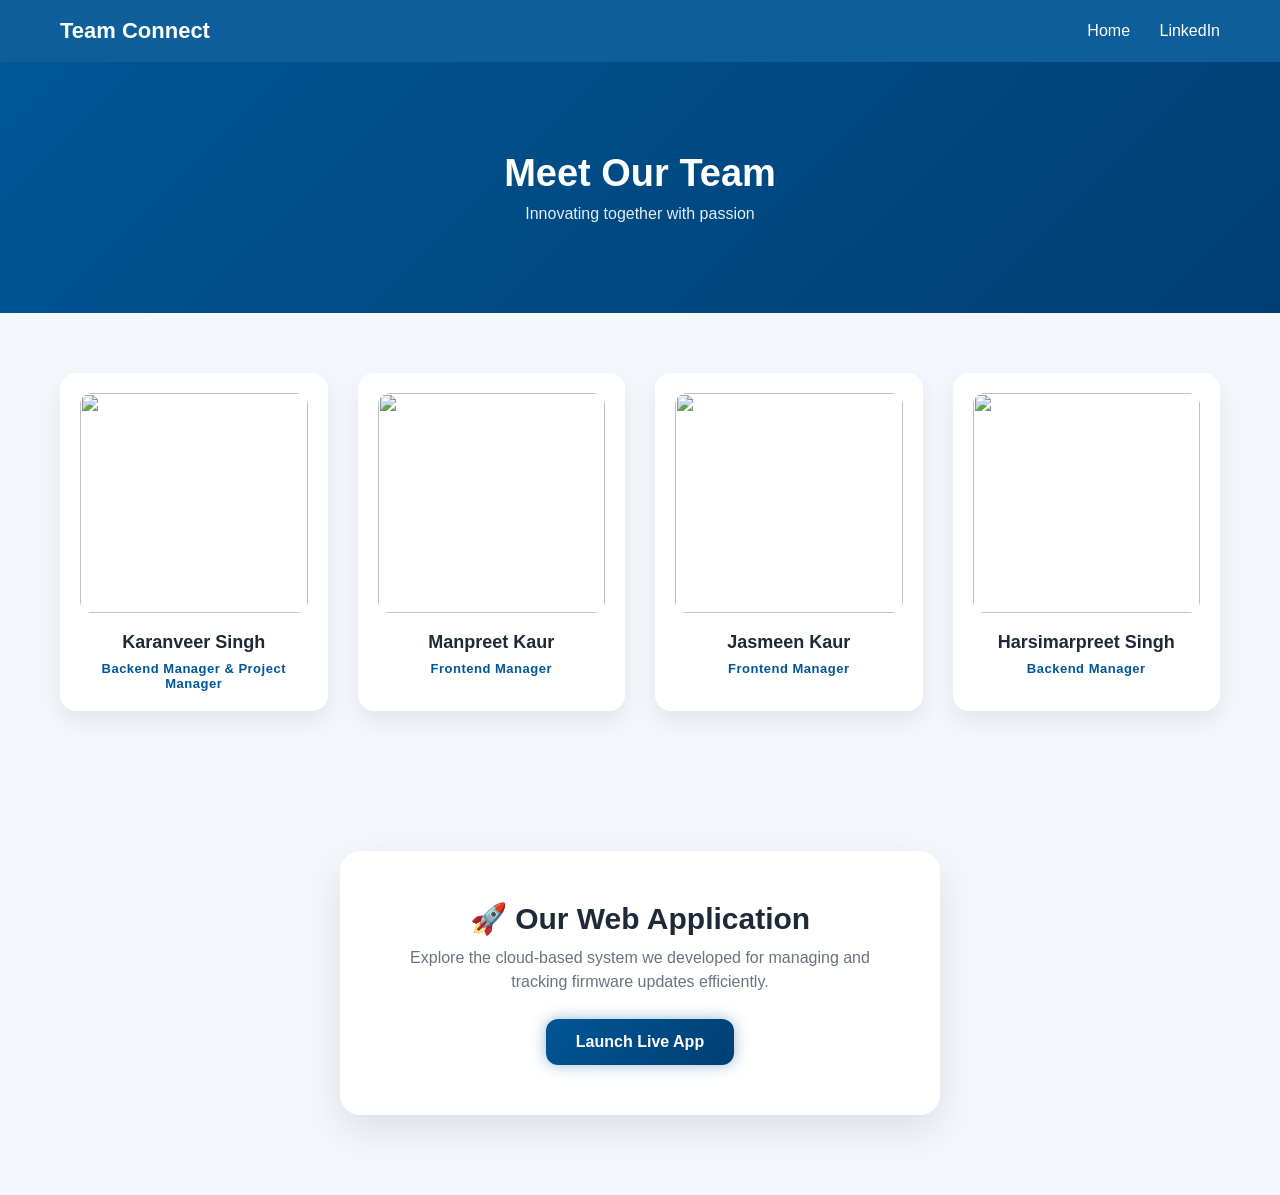
==== index.html @ 577f2c85 "Add files via upload" ====
<!DOCTYPE html>
<html lang="en">
<head>
<meta charset="UTF-8">
<title>Team Connect</title>
<link rel="stylesheet" href="style.css">
</head>

<body>

<header>
<h1>Team Connect</h1>
<nav>
<a href="index.html">Home</a>
<a href="linkedin.html">LinkedIn</a>
</nav>
</header>

<section class="hero">
<h2>Meet Our Team</h2>
<p>Innovating together with passion</p>
</section>

<section class="container">
<div class="cards">

<div class="card" style="animation-delay:0.2s">
<img src="images/karanveer.jpg">
<h3>Karanveer Singh</h3>
<p class="role">Backend Manager & Project Manager</p>

</div>

<div class="card" style="animation-delay:0.4s">
<img src="images/manpreet kaur.jpeg">
<h3>Manpreet Kaur</h3>
<p class="role">Frontend Manager</p>
</div>

<div class="card" style="animation-delay:0.6s">
<img src="images/jasmeenKaurCheema.jpeg">
<h3>Jasmeen Kaur</h3>
<p class="role">Frontend Manager</p>
</div>

<div class="card" style="animation-delay:0.8s">
<img src="images/harsimarpreet singh.jpeg">
<h3>Harsimarpreet Singh</h3>
<p class="role">Backend Manager</p>
</div>

</div>
</section>

<section class="app-section">
  
  <div class="app-box">
    <h2>🚀 Our Web Application</h2>
    
    <p>
      Explore the cloud-based system we developed for managing and tracking firmware updates efficiently.
    </p>

    <a href="https://main.d1nnbkgoms7e89.amplifyapp.com" target="_blank" class="app-btn">
      Launch Live App
    </a>
  </div>

</section>

</body>
</html>
---- style.css ----
* {
  margin: 0;
  padding: 0;
  box-sizing: border-box;
  font-family: 'Poppins', sans-serif;
  scroll-behavior: smooth;
}

body {
  background: #f4f7fb;
  color: #1f2937;
}

/* ================= HEADER ================= */
header {
  position: sticky;
  top: 0;
  z-index: 1000;
  background: rgba(0, 86, 150, 0.95);
  backdrop-filter: blur(10px);
  color: white;
  padding: 18px 60px;
  display: flex;
  justify-content: space-between;
  align-items: center;
}

header h1 {
  font-size: 22px;
  font-weight: 600;
}

nav a {
  color: white;
  margin-left: 25px;
  text-decoration: none;
  font-weight: 500;
  position: relative;
}

/* NAV ANIMATION */
nav a::after {
  content: "";
  position: absolute;
  width: 0%;
  height: 2px;
  bottom: -5px;
  left: 0;
  background: white;
  transition: 0.3s;
}

nav a:hover::after {
  width: 100%;
}

/* ================= HERO ================= */
.hero {
  background: linear-gradient(135deg, #005696, #003f73);
  color: white;
  padding: 90px 20px;
  text-align: center;
  animation: fadeIn 1.2s ease;
}

.hero h2 {
  font-size: 38px;
  font-weight: 600;
}

.hero p {
  margin-top: 10px;
  opacity: 0.9;
}

/* ================= CONTAINER ================= */
.container {
  padding: 60px;
}

/* ================= GRID ================= */
.cards,
.links {
  display: grid;
  grid-template-columns: repeat(auto-fit, minmax(220px, 1fr));
  gap: 30px;
}

/* ================= CARD ================= */
.card,
.link-card {
  background: white;
  border-radius: 16px;
  padding: 20px;
  text-align: center;
  box-shadow: 0 10px 25px rgba(0,0,0,0.08);
  transition: all 0.4s ease;
  opacity: 0;
  transform: translateY(40px);
  animation: slideUp 0.8s forwards;
}

.card:hover,
.link-card:hover {
  transform: translateY(-10px) scale(1.02);
  box-shadow: 0 15px 35px rgba(0,0,0,0.15);
}

/* ================= IMAGE ================= */
.card img {
  width: 100%;
  height: 220px;
  border-radius: 12px;
  object-fit: cover;
  transition: 0.4s;
}

.card:hover img {
  transform: scale(1.05);
}

/* ================= NAME ================= */
.card h3 {
  margin-top: 15px;
  font-size: 18px;
  font-weight: 600;
}

/* ================= ROLE ================= */
.role {
  margin-top: 8px;
  font-size: 13px;
  color: #005696;
  font-weight: 600;
  letter-spacing: 0.5px;
}

/* ================= LINK BUTTON ================= */
.link-card a {
  display: inline-block;
  margin-top: 12px;
  padding: 12px 20px;
  border-radius: 10px;
  background: linear-gradient(135deg, #005696, #003f73);
  color: white;
  text-decoration: none;
  font-weight: 500;
  transition: 0.3s;
}

.link-card a:hover {
  transform: scale(1.05);
}

/* ================= WEB APP SECTION ================= */
.app-section {
  display: flex;
  justify-content: center;
  align-items: center;
  padding: 80px 20px;
}

.app-box {
  background: white;
  padding: 50px;
  border-radius: 20px;
  text-align: center;
  max-width: 600px;
  width: 100%;
  box-shadow: 0 15px 40px rgba(0,0,0,0.1);
  transition: 0.4s;
}

.app-box:hover {
  transform: translateY(-5px);
}

.app-box h2 {
  font-size: 30px;
  margin-bottom: 10px;
}

.app-box p {
  color: #6b7280;
  margin-bottom: 25px;
  line-height: 1.5;
}

/* PREMIUM BUTTON */
.app-btn {
  display: inline-block;
  padding: 14px 30px;
  border-radius: 12px;
  background: linear-gradient(135deg, #005696, #003f73);
  color: white;
  font-size: 16px;
  font-weight: 600;
  text-decoration: none;
  transition: 0.3s;
  box-shadow: 0 0 15px rgba(0, 86, 150, 0.4);
}

.app-btn:hover {
  transform: scale(1.08);
  box-shadow: 0 10px 25px rgba(0,0,0,0.2);
}

/* ================= FOOTER ================= */
footer {
  background: #0f172a;
  color: white;
  text-align: center;
  padding: 25px;
  margin-top: 60px;
}

/* ================= ANIMATIONS ================= */
@keyframes fadeIn {
  from {opacity: 0;}
  to {opacity: 1;}
}

@keyframes slideUp {
  to {
    opacity: 1;
    transform: translateY(0);
  }
}

/* ================= RESPONSIVE ================= */
@media (max-width: 768px) {
  header {
    padding: 15px 20px;
  }

  .container {
    padding: 30px;
  }

  .hero h2 {
    font-size: 28px;
  }
}
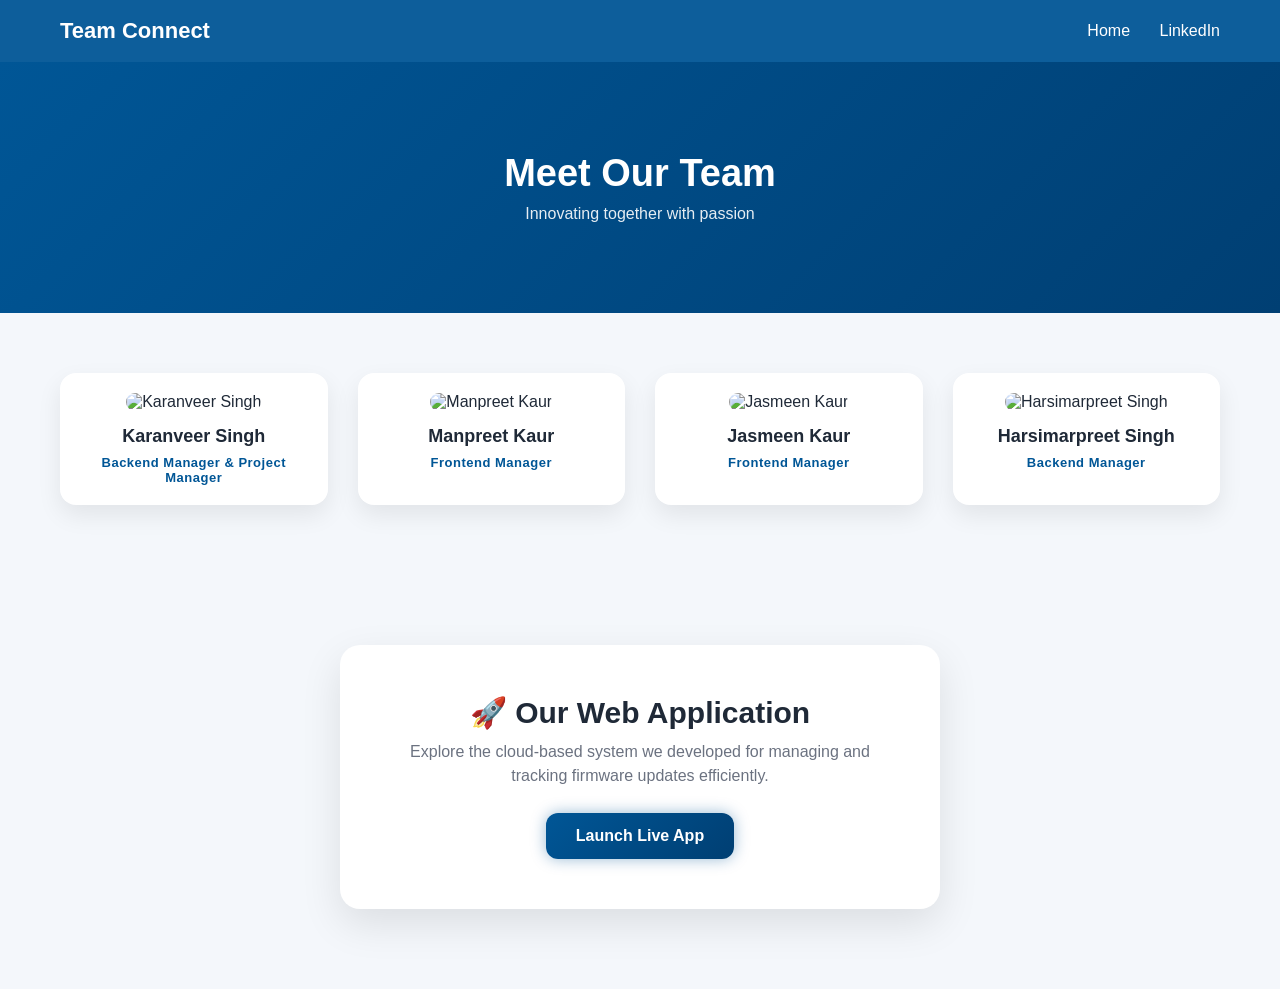
==== commit 9f7a31d1: "Revise team member images and improve accessibility Updated team member images and added alt attribu" ====
--- a/index.html
+++ b/index.html
@@ -25,26 +25,33 @@
 <div class="cards">
 
 <div class="card" style="animation-delay:0.2s">
-<img src="images/karanveer.jpg">
+<div class="img-box">
+<img src="images/KaranveerSingh.png" alt="Karanveer Singh">
+</div>
 <h3>Karanveer Singh</h3>
 <p class="role">Backend Manager & Project Manager</p>
-
 </div>
 
 <div class="card" style="animation-delay:0.4s">
-<img src="images/manpreet kaur.jpeg">
+<div class="img-box">
+<img src="images/manpreet.jpeg" alt="Manpreet Kaur">
+</div>
 <h3>Manpreet Kaur</h3>
 <p class="role">Frontend Manager</p>
 </div>
 
 <div class="card" style="animation-delay:0.6s">
-<img src="images/jasmeenKaurCheema.jpeg">
+<div class="img-box">
+<img src="images/jasmeen.jpg" alt="Jasmeen Kaur">
+</div>
 <h3>Jasmeen Kaur</h3>
 <p class="role">Frontend Manager</p>
 </div>
 
 <div class="card" style="animation-delay:0.8s">
-<img src="images/harsimarpreet singh.jpeg">
+<div class="img-box">
+<img src="images/harsimar.jpg" alt="Harsimarpreet Singh">
+</div>
 <h3>Harsimarpreet Singh</h3>
 <p class="role">Backend Manager</p>
 </div>
@@ -69,4 +76,4 @@
 </section>
 
 </body>
-</html>+</html>
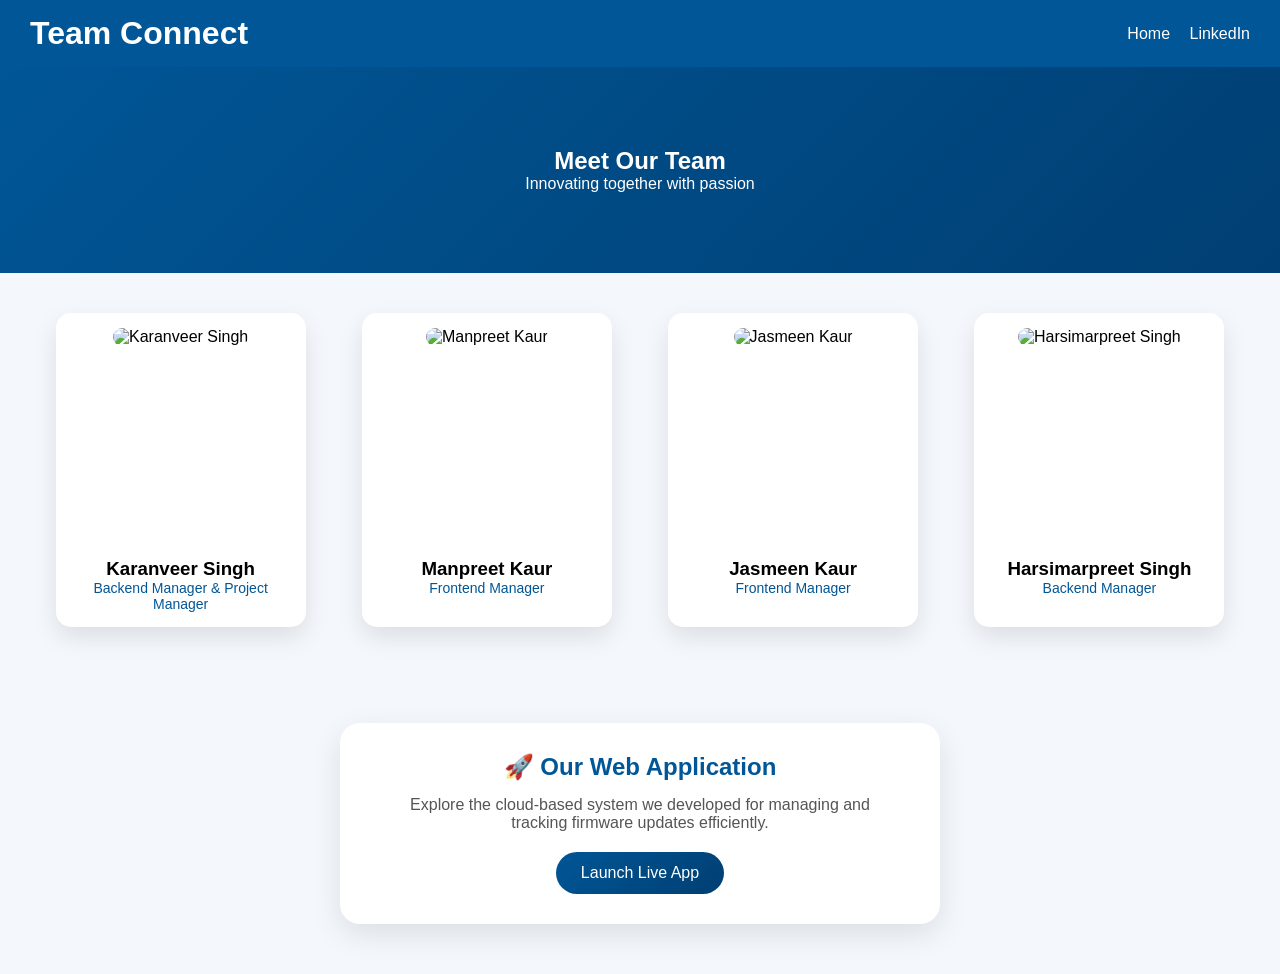
==== commit e35ff317: "Update team member details in index.html Updated team member images and roles in the index.html file" ====
--- a/index.html
+++ b/index.html
@@ -34,7 +34,7 @@
 
 <div class="card" style="animation-delay:0.4s">
 <div class="img-box">
-<img src="images/manpreet.jpeg" alt="Manpreet Kaur">
+<img src="images/Mann.jpeg" alt="Manpreet Kaur">
 </div>
 <h3>Manpreet Kaur</h3>
 <p class="role">Frontend Manager</p>
--- a/style.css
+++ b/style.css
@@ -2,242 +2,147 @@
   margin: 0;
   padding: 0;
   box-sizing: border-box;
-  font-family: 'Poppins', sans-serif;
-  scroll-behavior: smooth;
+  font-family: 'Segoe UI', sans-serif;
 }
 
 body {
   background: #f4f7fb;
-  color: #1f2937;
 }
 
-/* ================= HEADER ================= */
+/* HEADER */
 header {
-  position: sticky;
-  top: 0;
-  z-index: 1000;
-  background: rgba(0, 86, 150, 0.95);
-  backdrop-filter: blur(10px);
+  background: #005696;
   color: white;
-  padding: 18px 60px;
+  padding: 15px 30px;
   display: flex;
   justify-content: space-between;
   align-items: center;
 }
 
-header h1 {
-  font-size: 22px;
-  font-weight: 600;
+nav a {
+  color: white;
+  margin-left: 15px;
+  text-decoration: none;
 }
 
-nav a {
+/* HERO */
+.hero {
+  background: linear-gradient(135deg, #005696, #003f73);
   color: white;
-  margin-left: 25px;
-  text-decoration: none;
-  font-weight: 500;
-  position: relative;
+  text-align: center;
+  padding: 80px 20px;
 }
 
-/* NAV ANIMATION */
-nav a::after {
-  content: "";
-  position: absolute;
-  width: 0%;
-  height: 2px;
-  bottom: -5px;
-  left: 0;
+/* CONTAINER */
+.container {
+  padding: 40px;
+  min-height: 400px;
+}
+
+/* CARDS */
+.cards {
+  display: grid;
+  grid-template-columns: repeat(auto-fit, minmax(250px, 1fr));
+  gap: 25px;
+  justify-items: center;
+}
+
+/* CARD */
+.card {
   background: white;
+  padding: 15px;
+  border-radius: 15px;
+  text-align: center;
+  width: 250px;
+  box-shadow: 0 10px 25px rgba(0,0,0,0.1);
+  opacity: 1;
+  transform: translateY(0);
+  transition: 0.4s;
+}
+
+/* IMAGE FIX */
+.img-box {
+  width: 100%;
+  height: 220px;
+  overflow: hidden;
+  border-radius: 10px;
+}
+
+.img-box img {
+  width: 100%;
+  height: 100%;
+  object-fit: cover;
+  object-position: center;
+  border-radius: 10px;
+}
+
+/* TEXT */
+.card h3 {
+  margin-top: 10px;
+}
+
+.role {
+  color: #005696;
+  font-size: 14px;
+}
+
+/* APP SECTION (NEW STYLING) */
+.app-section {
+  display: flex;
+  justify-content: center;
+  padding: 50px 20px;
+}
+
+.app-box {
+  background: white;
+  padding: 30px 40px;
+  border-radius: 20px;
+  text-align: center;
+  max-width: 600px;
+  box-shadow: 0 10px 30px rgba(0,0,0,0.1);
   transition: 0.3s;
 }
 
-nav a:hover::after {
-  width: 100%;
+.app-box:hover {
+  transform: translateY(-5px);
+  box-shadow: 0 20px 40px rgba(0,0,0,0.15);
 }
 
-/* ================= HERO ================= */
-.hero {
+.app-box h2 {
+  margin-bottom: 15px;
+  color: #005696;
+}
+
+.app-box p {
+  margin-bottom: 20px;
+  color: #555;
+}
+
+/* BUTTON */
+.app-btn {
+  display: inline-block;
+  padding: 12px 25px;
   background: linear-gradient(135deg, #005696, #003f73);
   color: white;
-  padding: 90px 20px;
-  text-align: center;
-  animation: fadeIn 1.2s ease;
-}
-
-.hero h2 {
-  font-size: 38px;
-  font-weight: 600;
-}
-
-.hero p {
-  margin-top: 10px;
-  opacity: 0.9;
-}
-
-/* ================= CONTAINER ================= */
-.container {
-  padding: 60px;
-}
-
-/* ================= GRID ================= */
-.cards,
-.links {
-  display: grid;
-  grid-template-columns: repeat(auto-fit, minmax(220px, 1fr));
-  gap: 30px;
-}
-
-/* ================= CARD ================= */
-.card,
-.link-card {
-  background: white;
-  border-radius: 16px;
-  padding: 20px;
-  text-align: center;
-  box-shadow: 0 10px 25px rgba(0,0,0,0.08);
-  transition: all 0.4s ease;
-  opacity: 0;
-  transform: translateY(40px);
-  animation: slideUp 0.8s forwards;
-}
-
-.card:hover,
-.link-card:hover {
-  transform: translateY(-10px) scale(1.02);
-  box-shadow: 0 15px 35px rgba(0,0,0,0.15);
-}
-
-/* ================= IMAGE ================= */
-.card img {
-  width: 100%;
-  height: 220px;
-  border-radius: 12px;
-  object-fit: cover;
-  transition: 0.4s;
-}
-
-.card:hover img {
-  transform: scale(1.05);
-}
-
-/* ================= NAME ================= */
-.card h3 {
-  margin-top: 15px;
-  font-size: 18px;
-  font-weight: 600;
-}
-
-/* ================= ROLE ================= */
-.role {
-  margin-top: 8px;
-  font-size: 13px;
-  color: #005696;
-  font-weight: 600;
-  letter-spacing: 0.5px;
-}
-
-/* ================= LINK BUTTON ================= */
-.link-card a {
-  display: inline-block;
-  margin-top: 12px;
-  padding: 12px 20px;
-  border-radius: 10px;
-  background: linear-gradient(135deg, #005696, #003f73);
-  color: white;
+  border-radius: 25px;
   text-decoration: none;
   font-weight: 500;
   transition: 0.3s;
 }
 
-.link-card a:hover {
+.app-btn:hover {
+  background: linear-gradient(135deg, #003f73, #002a4d);
   transform: scale(1.05);
 }
 
-/* ================= WEB APP SECTION ================= */
-.app-section {
-  display: flex;
-  justify-content: center;
-  align-items: center;
-  padding: 80px 20px;
+/* FOOTER */
+footer {
+  padding: 20px;
 }
 
-.app-box {
-  background: white;
-  padding: 50px;
-  border-radius: 20px;
-  text-align: center;
-  max-width: 600px;
-  width: 100%;
-  box-shadow: 0 15px 40px rgba(0,0,0,0.1);
-  transition: 0.4s;
-}
-
-.app-box:hover {
-  transform: translateY(-5px);
-}
-
-.app-box h2 {
-  font-size: 30px;
-  margin-bottom: 10px;
-}
-
-.app-box p {
-  color: #6b7280;
-  margin-bottom: 25px;
-  line-height: 1.5;
-}
-
-/* PREMIUM BUTTON */
-.app-btn {
-  display: inline-block;
-  padding: 14px 30px;
-  border-radius: 12px;
-  background: linear-gradient(135deg, #005696, #003f73);
-  color: white;
-  font-size: 16px;
-  font-weight: 600;
-  text-decoration: none;
-  transition: 0.3s;
-  box-shadow: 0 0 15px rgba(0, 86, 150, 0.4);
-}
-
-.app-btn:hover {
-  transform: scale(1.08);
-  box-shadow: 0 10px 25px rgba(0,0,0,0.2);
-}
-
-/* ================= FOOTER ================= */
-footer {
-  background: #0f172a;
-  color: white;
-  text-align: center;
-  padding: 25px;
-  margin-top: 60px;
-}
-
-/* ================= ANIMATIONS ================= */
-@keyframes fadeIn {
-  from {opacity: 0;}
-  to {opacity: 1;}
-}
-
-@keyframes slideUp {
-  to {
-    opacity: 1;
-    transform: translateY(0);
+/* MOBILE */
+@media (max-width: 768px) {
+  .cards {
+    grid-template-columns: 1fr;
   }
 }
-
-/* ================= RESPONSIVE ================= */
-@media (max-width: 768px) {
-  header {
-    padding: 15px 20px;
-  }
-
-  .container {
-    padding: 30px;
-  }
-
-  .hero h2 {
-    font-size: 28px;
-  }
-}
